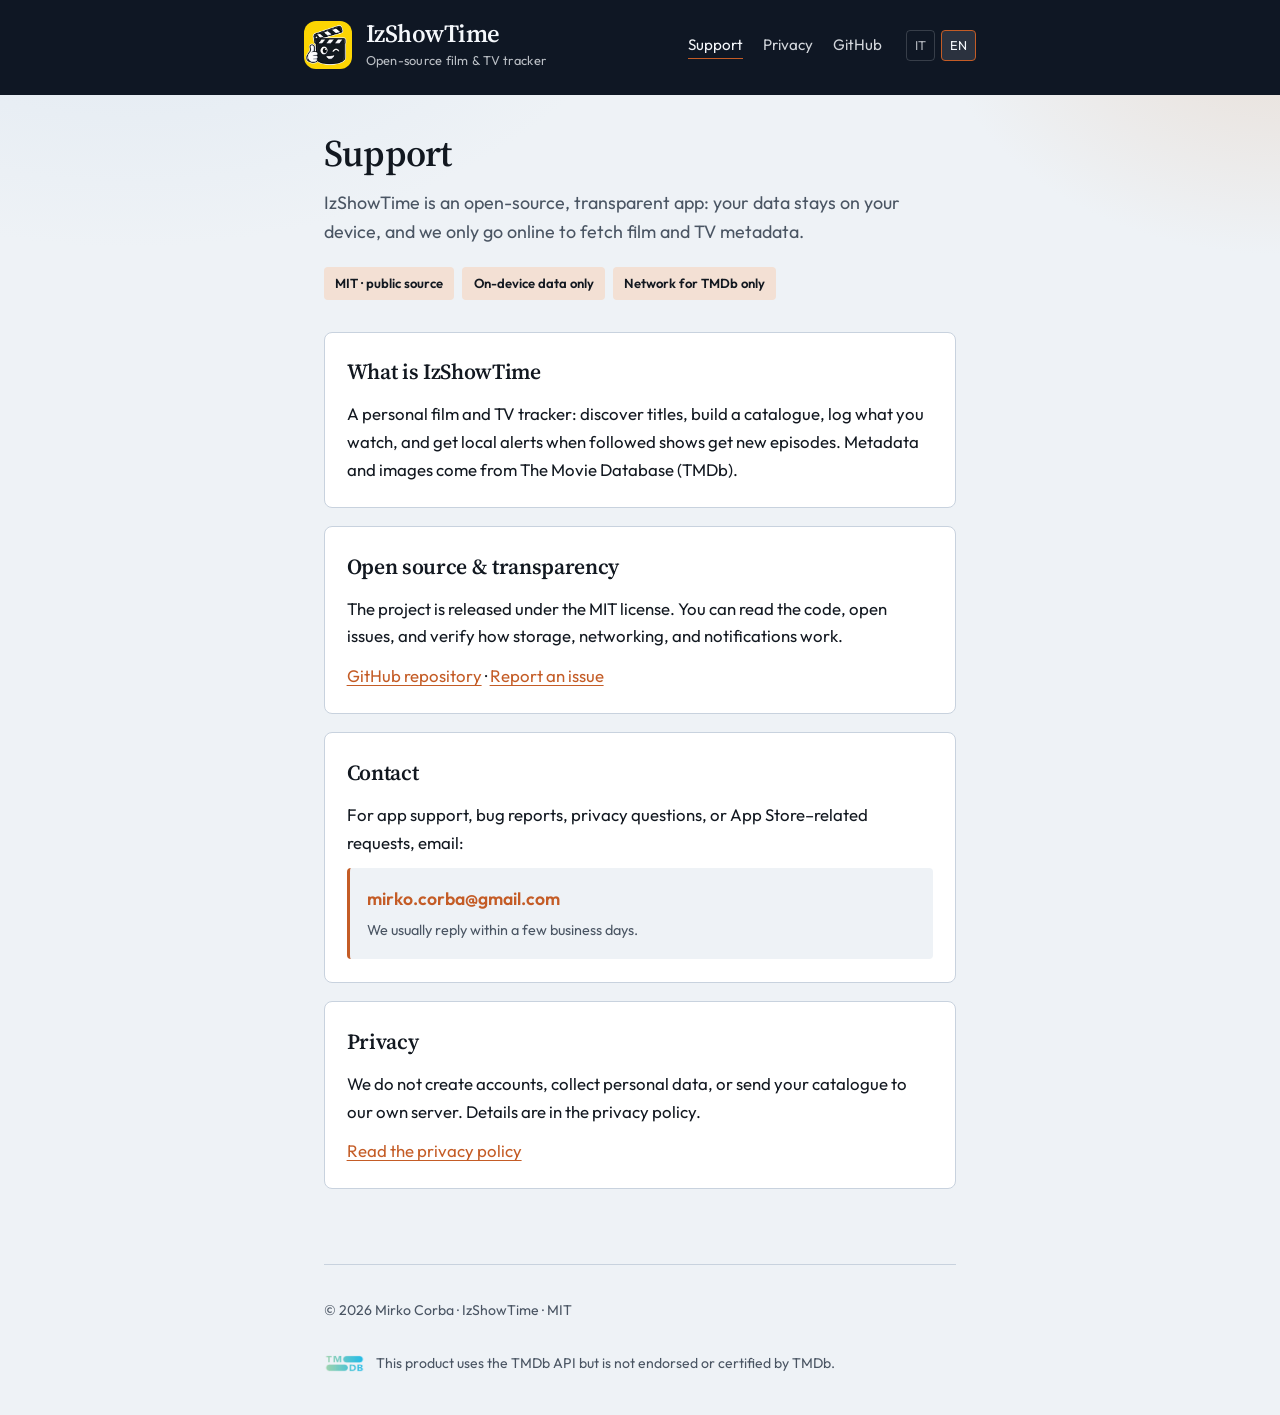
==== site/index.html @ dc82676b "Added assistence page" ====
<!DOCTYPE html>
<html lang="it">
<head>
  <meta charset="utf-8">
  <meta name="viewport" content="width=device-width, initial-scale=1">
  <title>IzShowTime — Support / Assistenza</title>
  <meta name="description" content="Support and contact for IzShowTime, an open-source film and TV tracker. Assistenza e contatti.">
  <link rel="icon" href="assets/IzShowTimeIcon.png" type="image/png">
  <link rel="preconnect" href="https://fonts.googleapis.com">
  <link rel="preconnect" href="https://fonts.gstatic.com" crossorigin>
  <link href="https://fonts.googleapis.com/css2?family=Outfit:wght@400;600;700&family=Source+Serif+4:opsz,wght@8..60,600&display=swap" rel="stylesheet">
  <link rel="stylesheet" href="styles.css">
</head>
<body>
  <header class="site-header">
    <div class="site-header-inner">
      <a class="brand" href="index.html">
        <img src="assets/IzShowTimeIcon.png" width="48" height="48" alt="">
        <span class="brand-text">
          <span class="brand-name">IzShowTime</span>
          <span class="brand-tag" data-i18n="brandTag">Open-source film &amp; TV tracker</span>
        </span>
      </a>
      <nav class="nav" aria-label="Primary">
        <a href="index.html" aria-current="page" data-i18n="navSupport">Assistenza</a>
        <a href="privacy.html" data-i18n="navPrivacy">Privacy</a>
        <a href="https://github.com/KobaruAkiba/iz-show-time" rel="noopener noreferrer">GitHub</a>
      </nav>
      <div class="lang-switch" role="group" aria-label="Language">
        <button type="button" data-lang="it" aria-pressed="true">IT</button>
        <button type="button" data-lang="en" aria-pressed="false">EN</button>
      </div>
    </div>
  </header>

  <main>
    <div class="hero">
      <h1 data-i18n="heroTitle">Assistenza</h1>
      <p class="lede" data-i18n="heroLede">
        IzShowTime è un’app open source e trasparente: i tuoi dati restano sul dispositivo e online
        ci colleghiamo solo per ottenere metadati di film e serie.
      </p>
      <div class="badge-row">
        <span class="badge" data-i18n="badgeOss">MIT · codice pubblico</span>
        <span class="badge" data-i18n="badgeLocal">Dati solo sul device</span>
        <span class="badge" data-i18n="badgeNet">Rete solo per TMDb</span>
      </div>
    </div>

    <section>
      <h2 data-i18n="aboutTitle">Cos’è IzShowTime</h2>
      <p data-i18n="aboutBody">
        Un tracker personale per film e serie: scopri titoli, costruisci un catalogo, registra
        cosa hai visto e ricevi avvisi locali quando escono nuovi episodi delle serie che segui.
        I metadati e le immagini arrivano da The Movie Database (TMDb).
      </p>
    </section>

    <section>
      <h2 data-i18n="ossTitle">Open source e trasparenza</h2>
      <p data-i18n="ossBody">
        Il progetto è rilasciato con licenza MIT. Puoi leggere il codice, aprire issue e verificare
        tu stesso come funzionano storage, rete e notifiche.
      </p>
      <p>
        <a href="https://github.com/KobaruAkiba/iz-show-time" rel="noopener noreferrer" data-i18n="ossLink">
          Repository su GitHub
        </a>
        ·
        <a href="https://github.com/KobaruAkiba/iz-show-time/issues" rel="noopener noreferrer" data-i18n="issuesLink">
          Segnala un problema
        </a>
      </p>
    </section>

    <section>
      <h2 data-i18n="contactTitle">Contatto</h2>
      <p data-i18n="contactBody">
        Per assistenza sull’app, segnalazioni di bug, domande sulla privacy o richieste legate
        all’App Store, scrivi a:
      </p>
      <div class="contact-box">
        <a href="mailto:mirko.corba@gmail.com">mirko.corba@gmail.com</a>
        <span class="meta" data-i18n="contactMeta">Rispondiamo di solito entro pochi giorni lavorativi.</span>
      </div>
    </section>

    <section>
      <h2 data-i18n="privacyTitle">Privacy</h2>
      <p data-i18n="privacyBody">
        Non creiamo account, non raccogliamo dati personali e non inviamo il tuo catalogo a un
        nostro server. I dettagli sono nella privacy policy.
      </p>
      <p>
        <a href="privacy.html" data-i18n="privacyLink">Leggi la privacy policy</a>
      </p>
    </section>
  </main>

  <footer class="site-footer">
    <div class="site-footer-inner">
      <p data-i18n="footerCopy">© 2026 Mirko Corba · IzShowTime · MIT</p>
      <div class="tmdb-note">
        <img src="assets/TmdbLogo.png" alt="TMDb">
        <span data-i18n="tmdbNote">This product uses the TMDb API but is not endorsed or certified by TMDb.</span>
      </div>
    </div>
  </footer>

  <script>
    const messages = {
      it: {
        brandTag: "Tracker open source per film e serie",
        navSupport: "Assistenza",
        navPrivacy: "Privacy",
        heroTitle: "Assistenza",
        heroLede: "IzShowTime è un’app open source e trasparente: i tuoi dati restano sul dispositivo e online ci colleghiamo solo per ottenere metadati di film e serie.",
        badgeOss: "MIT · codice pubblico",
        badgeLocal: "Dati solo sul device",
        badgeNet: "Rete solo per TMDb",
        aboutTitle: "Cos’è IzShowTime",
        aboutBody: "Un tracker personale per film e serie: scopri titoli, costruisci un catalogo, registra cosa hai visto e ricevi avvisi locali quando escono nuovi episodi delle serie che segui. I metadati e le immagini arrivano da The Movie Database (TMDb).",
        ossTitle: "Open source e trasparenza",
        ossBody: "Il progetto è rilasciato con licenza MIT. Puoi leggere il codice, aprire issue e verificare tu stesso come funzionano storage, rete e notifiche.",
        ossLink: "Repository su GitHub",
        issuesLink: "Segnala un problema",
        contactTitle: "Contatto",
        contactBody: "Per assistenza sull’app, segnalazioni di bug, domande sulla privacy o richieste legate all’App Store, scrivi a:",
        contactMeta: "Rispondiamo di solito entro pochi giorni lavorativi.",
        privacyTitle: "Privacy",
        privacyBody: "Non creiamo account, non raccogliamo dati personali e non inviamo il tuo catalogo a un nostro server. I dettagli sono nella privacy policy.",
        privacyLink: "Leggi la privacy policy",
        footerCopy: "© 2026 Mirko Corba · IzShowTime · MIT",
        tmdbNote: "This product uses the TMDb API but is not endorsed or certified by TMDb."
      },
      en: {
        brandTag: "Open-source film & TV tracker",
        navSupport: "Support",
        navPrivacy: "Privacy",
        heroTitle: "Support",
        heroLede: "IzShowTime is an open-source, transparent app: your data stays on your device, and we only go online to fetch film and TV metadata.",
        badgeOss: "MIT · public source",
        badgeLocal: "On-device data only",
        badgeNet: "Network for TMDb only",
        aboutTitle: "What is IzShowTime",
        aboutBody: "A personal film and TV tracker: discover titles, build a catalogue, log what you watch, and get local alerts when followed shows get new episodes. Metadata and images come from The Movie Database (TMDb).",
        ossTitle: "Open source & transparency",
        ossBody: "The project is released under the MIT license. You can read the code, open issues, and verify how storage, networking, and notifications work.",
        ossLink: "GitHub repository",
        issuesLink: "Report an issue",
        contactTitle: "Contact",
        contactBody: "For app support, bug reports, privacy questions, or App Store–related requests, email:",
        contactMeta: "We usually reply within a few business days.",
        privacyTitle: "Privacy",
        privacyBody: "We do not create accounts, collect personal data, or send your catalogue to our own server. Details are in the privacy policy.",
        privacyLink: "Read the privacy policy",
        footerCopy: "© 2026 Mirko Corba · IzShowTime · MIT",
        tmdbNote: "This product uses the TMDb API but is not endorsed or certified by TMDb."
      }
    };

    function applyLang(lang) {
      const dict = messages[lang] || messages.it;
      document.documentElement.lang = lang;
      document.querySelectorAll("[data-i18n]").forEach((el) => {
        const key = el.getAttribute("data-i18n");
        if (dict[key] != null) el.textContent = dict[key];
      });
      document.querySelectorAll(".lang-switch button").forEach((btn) => {
        btn.setAttribute("aria-pressed", String(btn.dataset.lang === lang));
      });
      try { localStorage.setItem("izst-lang", lang); } catch (_) {}
    }

    document.querySelectorAll(".lang-switch button").forEach((btn) => {
      btn.addEventListener("click", () => applyLang(btn.dataset.lang));
    });

    let initial = "it";
    try {
      const saved = localStorage.getItem("izst-lang");
      if (saved === "en" || saved === "it") initial = saved;
      else if (navigator.language && navigator.language.toLowerCase().startsWith("en")) initial = "en";
    } catch (_) {}
    applyLang(initial);
  </script>
</body>
</html>
---- site/styles.css ----
:root {
  --bg: #eef2f6;
  --bg-accent: #dce6f0;
  --surface: #ffffff;
  --ink: #121820;
  --ink-muted: #4a5563;
  --accent: #c45c26;
  --accent-soft: #f3e0d4;
  --line: #c8d2de;
  --nav: #0f1724;
  --nav-ink: #f4f7fb;
  --radius: 4px;
  --max: 42rem;
  --font-sans: "Outfit", "Avenir Next", "Segoe UI", sans-serif;
  --font-display: "Source Serif 4", "Iowan Old Style", Georgia, serif;
}

*,
*::before,
*::after {
  box-sizing: border-box;
}

html {
  scroll-behavior: smooth;
}

body {
  margin: 0;
  min-height: 100vh;
  font-family: var(--font-sans);
  font-size: 1.05rem;
  line-height: 1.65;
  color: var(--ink);
  background:
    radial-gradient(ellipse 80% 50% at 10% -10%, var(--bg-accent), transparent 55%),
    radial-gradient(ellipse 60% 40% at 100% 0%, #e8ddd4, transparent 45%),
    var(--bg);
}

a {
  color: var(--accent);
  text-underline-offset: 0.15em;
}

a:hover {
  color: var(--ink);
}

.site-header {
  background: var(--nav);
  color: var(--nav-ink);
  padding: 1.25rem 1.25rem 1.5rem;
}

.site-header-inner {
  max-width: var(--max);
  margin: 0 auto;
  display: flex;
  flex-wrap: wrap;
  align-items: center;
  gap: 1rem 1.5rem;
}

.brand {
  display: flex;
  align-items: center;
  gap: 0.85rem;
  text-decoration: none;
  color: inherit;
}

.brand img {
  width: 3rem;
  height: 3rem;
  border-radius: 12px;
  object-fit: cover;
}

.brand-text {
  display: flex;
  flex-direction: column;
  gap: 0.15rem;
}

.brand-name {
  font-family: var(--font-display);
  font-size: 1.55rem;
  font-weight: 600;
  letter-spacing: -0.02em;
  line-height: 1.1;
}

.brand-tag {
  font-size: 0.8rem;
  opacity: 0.75;
  letter-spacing: 0.02em;
}

.nav {
  display: flex;
  flex-wrap: wrap;
  gap: 0.75rem 1.25rem;
  margin-left: auto;
  font-size: 0.95rem;
}

.nav a {
  color: var(--nav-ink);
  text-decoration: none;
  opacity: 0.85;
  border-bottom: 1px solid transparent;
  padding-bottom: 0.1rem;
}

.nav a:hover,
.nav a[aria-current="page"] {
  opacity: 1;
  border-bottom-color: var(--accent);
  color: var(--nav-ink);
}

.lang-switch {
  display: flex;
  gap: 0.35rem;
  font-size: 0.8rem;
  text-transform: uppercase;
  letter-spacing: 0.06em;
}

.lang-switch button {
  appearance: none;
  border: 1px solid rgba(244, 247, 251, 0.25);
  background: transparent;
  color: var(--nav-ink);
  border-radius: var(--radius);
  padding: 0.25rem 0.5rem;
  cursor: pointer;
  font: inherit;
  opacity: 0.7;
}

.lang-switch button[aria-pressed="true"] {
  opacity: 1;
  background: rgba(244, 247, 251, 0.12);
  border-color: var(--accent);
}

main {
  max-width: var(--max);
  margin: 0 auto;
  padding: 2.25rem 1.25rem 3.5rem;
}

.hero {
  margin-bottom: 2rem;
}

.hero h1 {
  font-family: var(--font-display);
  font-size: clamp(1.85rem, 4vw, 2.35rem);
  font-weight: 600;
  line-height: 1.2;
  letter-spacing: -0.02em;
  margin: 0 0 0.75rem;
}

.lede {
  margin: 0;
  font-size: 1.12rem;
  color: var(--ink-muted);
  max-width: 36rem;
}

.badge-row {
  display: flex;
  flex-wrap: wrap;
  gap: 0.5rem;
  margin-top: 1.25rem;
}

.badge {
  display: inline-flex;
  align-items: center;
  gap: 0.35rem;
  padding: 0.35rem 0.7rem;
  background: var(--accent-soft);
  color: var(--ink);
  font-size: 0.82rem;
  font-weight: 600;
  border-radius: var(--radius);
}

section {
  background: var(--surface);
  border: 1px solid var(--line);
  border-radius: 8px;
  padding: 1.35rem 1.35rem 1.45rem;
  margin-bottom: 1.15rem;
}

section h2 {
  font-family: var(--font-display);
  font-size: 1.35rem;
  font-weight: 600;
  margin: 0 0 0.65rem;
  letter-spacing: -0.015em;
}

section h3 {
  font-size: 1.05rem;
  font-weight: 600;
  margin: 1.15rem 0 0.4rem;
}

section p,
section ul {
  margin: 0 0 0.75rem;
  color: var(--ink);
}

section p:last-child,
section ul:last-child {
  margin-bottom: 0;
}

section ul {
  padding-left: 1.2rem;
}

section li {
  margin-bottom: 0.35rem;
}

.contact-box {
  display: flex;
  flex-direction: column;
  gap: 0.35rem;
  padding: 1rem 1.1rem;
  background: var(--bg);
  border-radius: var(--radius);
  border-left: 3px solid var(--accent);
  margin-top: 0.75rem;
}

.contact-box a {
  font-weight: 600;
  font-size: 1.1rem;
  text-decoration: none;
}

.contact-box a:hover {
  text-decoration: underline;
}

.meta {
  font-size: 0.9rem;
  color: var(--ink-muted);
}

.site-footer {
  max-width: var(--max);
  margin: 0 auto;
  padding: 0 1.25rem 2.5rem;
  font-size: 0.88rem;
  color: var(--ink-muted);
}

.site-footer-inner {
  border-top: 1px solid var(--line);
  padding-top: 1.25rem;
  display: flex;
  flex-wrap: wrap;
  gap: 1rem;
  align-items: center;
  justify-content: space-between;
}

.tmdb-note {
  display: flex;
  align-items: center;
  gap: 0.65rem;
  flex-wrap: wrap;
}

.tmdb-note img {
  height: 1.1rem;
  width: auto;
  opacity: 0.85;
}

[hidden] {
  display: none !important;
}

@media (max-width: 560px) {
  .nav {
    margin-left: 0;
    width: 100%;
  }

  .site-header-inner {
    align-items: flex-start;
  }
}
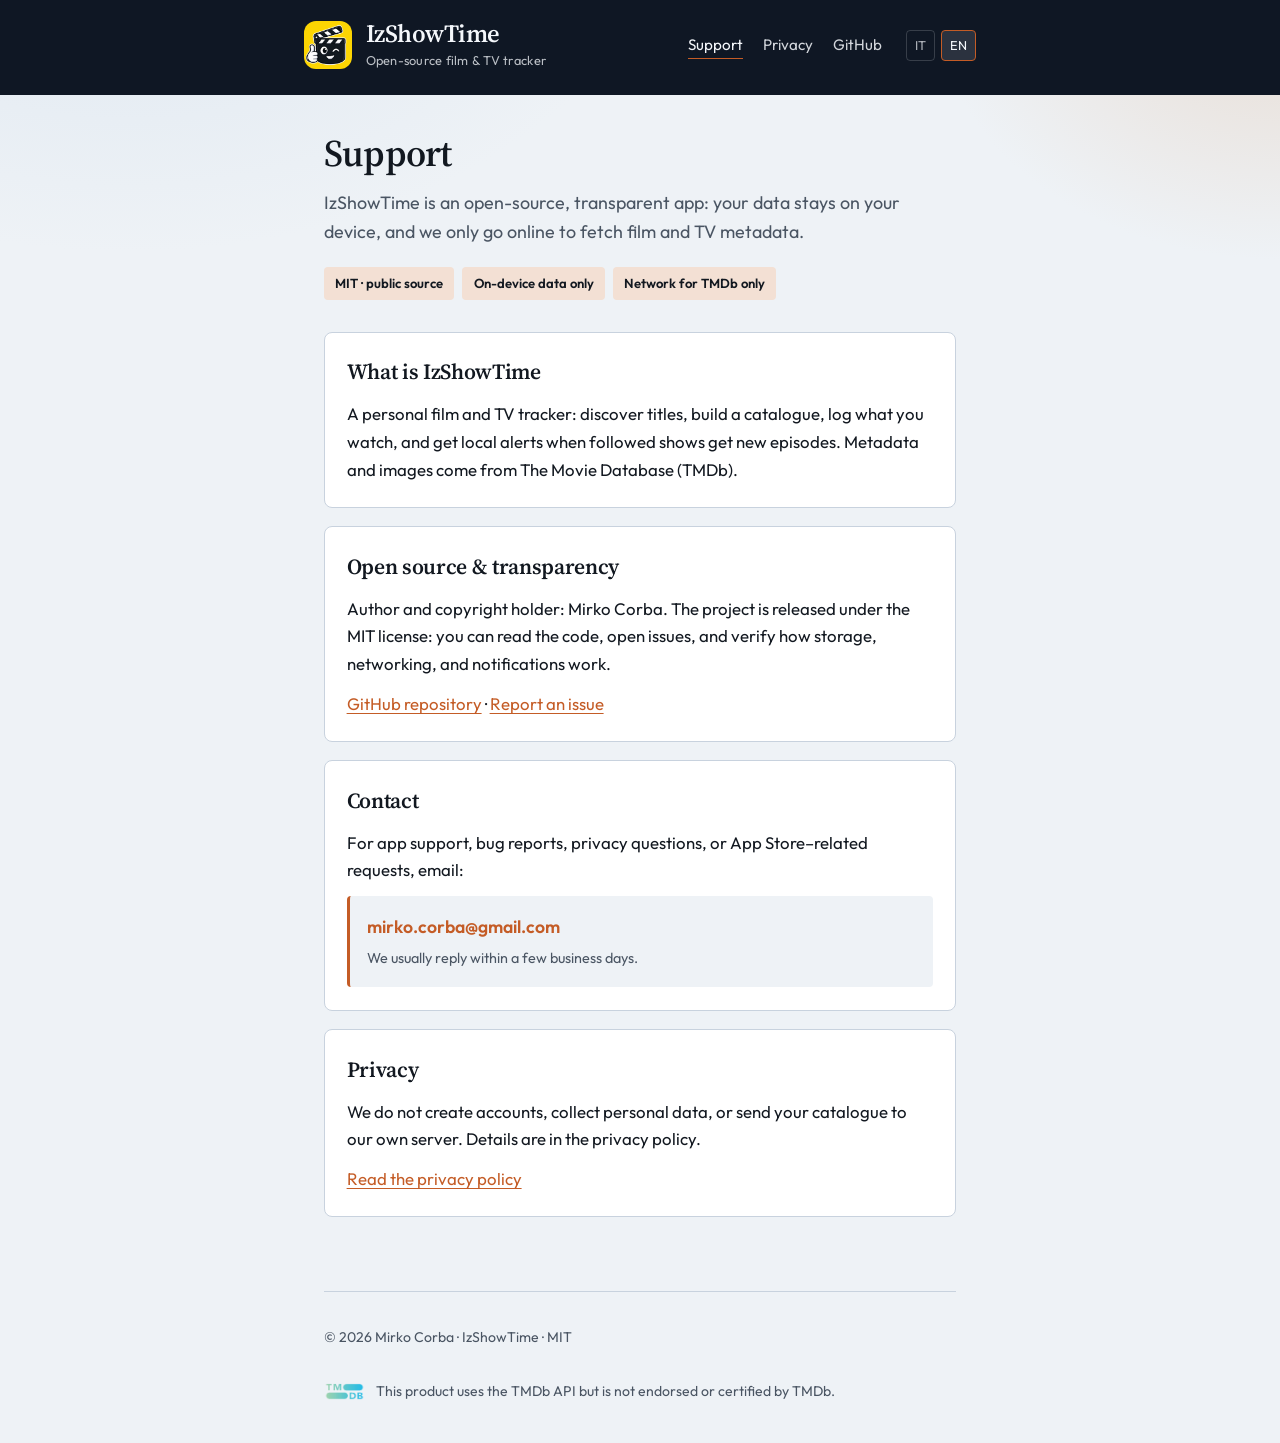
==== commit 1aa62f36: "Reviewed license" ====
--- a/site/index.html
+++ b/site/index.html
@@ -59,8 +59,8 @@
     <section>
       <h2 data-i18n="ossTitle">Open source e trasparenza</h2>
       <p data-i18n="ossBody">
-        Il progetto è rilasciato con licenza MIT. Puoi leggere il codice, aprire issue e verificare
-        tu stesso come funzionano storage, rete e notifiche.
+        Autore e detentore dei diritti: Mirko Corba. Il progetto è rilasciato con licenza MIT:
+        puoi leggere il codice, aprire issue e verificare come funzionano storage, rete e notifiche.
       </p>
       <p>
         <a href="https://github.com/KobaruAkiba/iz-show-time" rel="noopener noreferrer" data-i18n="ossLink">
@@ -121,7 +121,7 @@
         aboutTitle: "Cos’è IzShowTime",
         aboutBody: "Un tracker personale per film e serie: scopri titoli, costruisci un catalogo, registra cosa hai visto e ricevi avvisi locali quando escono nuovi episodi delle serie che segui. I metadati e le immagini arrivano da The Movie Database (TMDb).",
         ossTitle: "Open source e trasparenza",
-        ossBody: "Il progetto è rilasciato con licenza MIT. Puoi leggere il codice, aprire issue e verificare tu stesso come funzionano storage, rete e notifiche.",
+        ossBody: "Autore e detentore dei diritti: Mirko Corba. Il progetto è rilasciato con licenza MIT: puoi leggere il codice, aprire issue e verificare come funzionano storage, rete e notifiche.",
         ossLink: "Repository su GitHub",
         issuesLink: "Segnala un problema",
         contactTitle: "Contatto",
@@ -145,7 +145,7 @@
         aboutTitle: "What is IzShowTime",
         aboutBody: "A personal film and TV tracker: discover titles, build a catalogue, log what you watch, and get local alerts when followed shows get new episodes. Metadata and images come from The Movie Database (TMDb).",
         ossTitle: "Open source & transparency",
-        ossBody: "The project is released under the MIT license. You can read the code, open issues, and verify how storage, networking, and notifications work.",
+        ossBody: "Author and copyright holder: Mirko Corba. The project is released under the MIT license: you can read the code, open issues, and verify how storage, networking, and notifications work.",
         ossLink: "GitHub repository",
         issuesLink: "Report an issue",
         contactTitle: "Contact",
